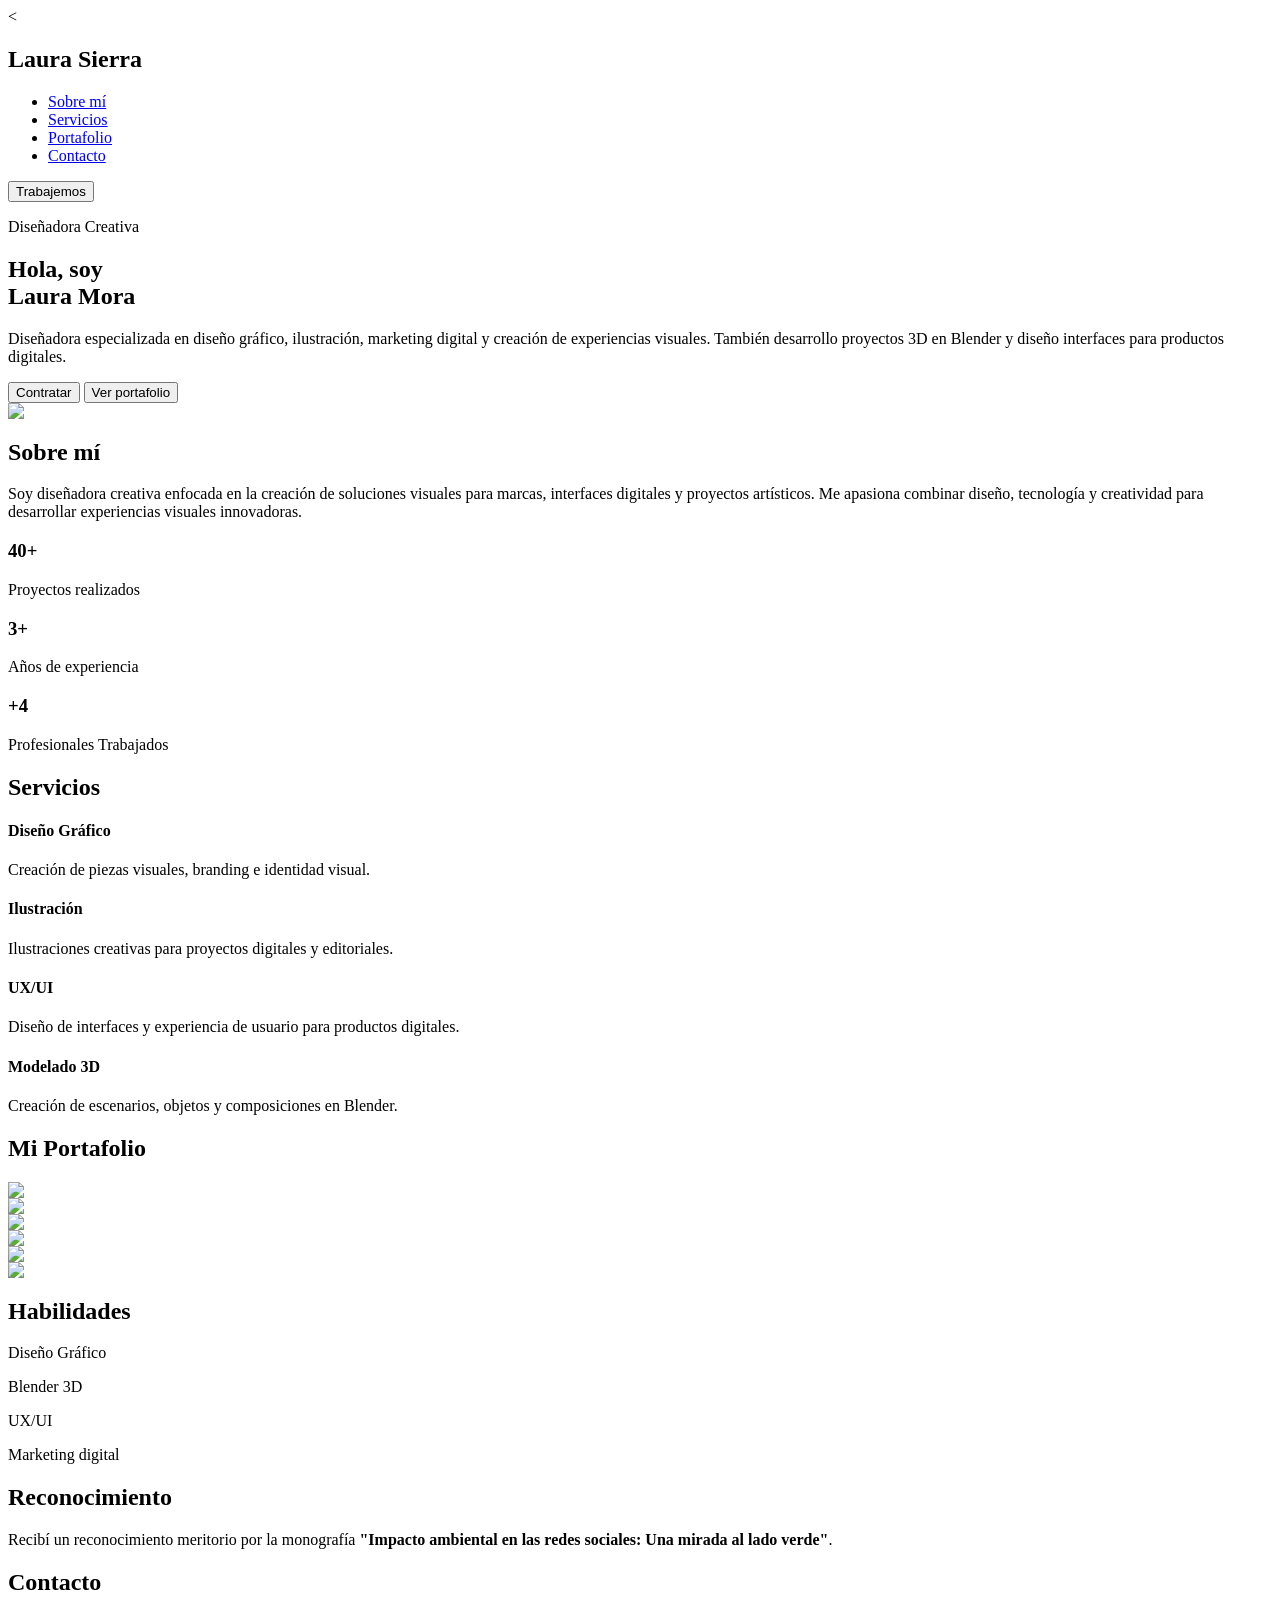
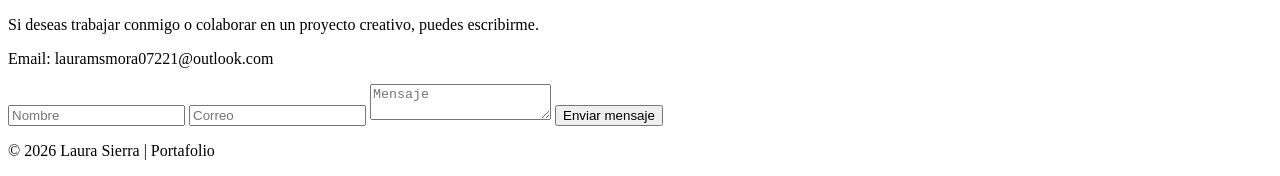
==== index.html @ 68c28b12 "Renombre el README e hice cambios en el index, about_me y tambien en el templete commit" ====
<<!DOCTYPE html>
<html lang="es">

<head>
<meta charset="UTF-8">
<meta name="viewport" content="width=device-width, initial-scale=1.0">

<title>Laura Sierra | Portafolio</title>

<link rel="stylesheet" href="home.css">

<link href="https://fonts.googleapis.com/css2?family=Poppins:wght@300;400;500;600;700&display=swap" rel="stylesheet">

</head>

<body>

<header class="container">

<nav>

<h2 class="logo">Laura Sierra</h2>

<ul>

<li><a href="#">Sobre mí</a></li>
<li><a href="#">Servicios</a></li>
<li><a href="#">Portafolio</a></li>
<li><a href="#">Contacto</a></li>

</ul>

<button class="nav-btn">Trabajemos</button>

</nav>

<section class="hero">

<div class="hero-text">

<p class="subtitle">Diseñadora Creativa</p>

<h1>
Hola, soy <br>
<span>Laura Mora</span>
</h1>

<p class="description">
Diseñadora especializada en diseño gráfico, ilustración, marketing digital
y creación de experiencias visuales. También desarrollo proyectos 3D en Blender
y diseño interfaces para productos digitales.
</p>

<div class="hero-buttons">

<button class="btn-dark">Contratar</button>
<button class="btn-light">Ver portafolio</button>

</div>

</div>

<div class="hero-image">

<img src="img/laura.png">

</div>

</section>

</header>

<section class="about">

<div class="container">

<h2>Sobre mí</h2>

<p class="about-text">
Soy diseñadora creativa enfocada en la creación de soluciones visuales para marcas,
interfaces digitales y proyectos artísticos. Me apasiona combinar diseño,
tecnología y creatividad para desarrollar experiencias visuales innovadoras.
</p>

<div class="stats">

<div>
<h3>40+</h3>
<p>Proyectos realizados</p>
</div>

<div>
<h3>3+</h3>
<p>Años de experiencia</p>
</div>

<div>
<h3>+4</h3>
<p>Profesionales Trabajados</p>
</div>

</div>

</div>

</section>

<section class="services container">

<h2>Servicios</h2>

<div class="services-grid">

<div class="service">
<h4>Diseño Gráfico</h4>
<p>Creación de piezas visuales, branding e identidad visual.</p>
</div>

<div class="service">
<h4>Ilustración</h4>
<p>Ilustraciones creativas para proyectos digitales y editoriales.</p>
</div>

<div class="service">
<h4>UX/UI</h4>
<p>Diseño de interfaces y experiencia de usuario para productos digitales.</p>
</div>

<div class="service">
<h4>Modelado 3D</h4>
<p>Creación de escenarios, objetos y composiciones en Blender.</p>
</div>

</div>

</section>

<section class="portfolio">

<div class="container">

<h2>Mi Portafolio</h2>

<div class="portfolio-grid">

<div class="project">
<img src="img/proyecto1.jpg">
</div>

<div class="project">
<img src="img/proyecto2.jpg">
</div>

<div class="project">
<img src="img/proyecto3.jpg">
</div>

<div class="project">
<img src="img/proyecto4.jpg">
</div>

<div class="project">
<img src="img/proyecto5.jpg">
</div>

<div class="project">
<img src="img/proyecto6.jpg">
</div>

</div>

</div>

</section>

<section class="skills container">

<h2>Habilidades</h2>

<div class="skill">

<p>Diseño Gráfico</p>
<div class="bar"><span style="width:90%"></span></div>

</div>

<div class="skill">

<p>Blender 3D</p>
<div class="bar"><span style="width:80%"></span></div>

</div>

<div class="skill">

<p>UX/UI</p>
<div class="bar"><span style="width:75%"></span></div>

</div>

<div class="skill">

<p>Marketing digital</p>
<div class="bar"><span style="width:70%"></span></div>

</div>

</section>

<section class="testimonials">

<h2>Reconocimiento</h2>

<p class="testimonial-text">
Recibí un reconocimiento meritorio por la monografía
<strong>"Impacto ambiental en las redes sociales: Una mirada al lado verde"</strong>.
</p>

</section>

<section class="contact">

<div class="container contact-grid">

<div class="contact-info">

<h2>Contacto</h2>

<p>Si deseas trabajar conmigo o colaborar en un proyecto creativo,
puedes escribirme.</p>

<p>Email: lauramsmora07221@outlook.com</p>

</div>

<form>

<input type="text" placeholder="Nombre">

<input type="email" placeholder="Correo">

<textarea placeholder="Mensaje"></textarea>

<button>Enviar mensaje</button>

</form>

</div>

</section>

<footer>

<p>© 2026 Laura Sierra | Portafolio</p>

</footer>

</body>
</html>
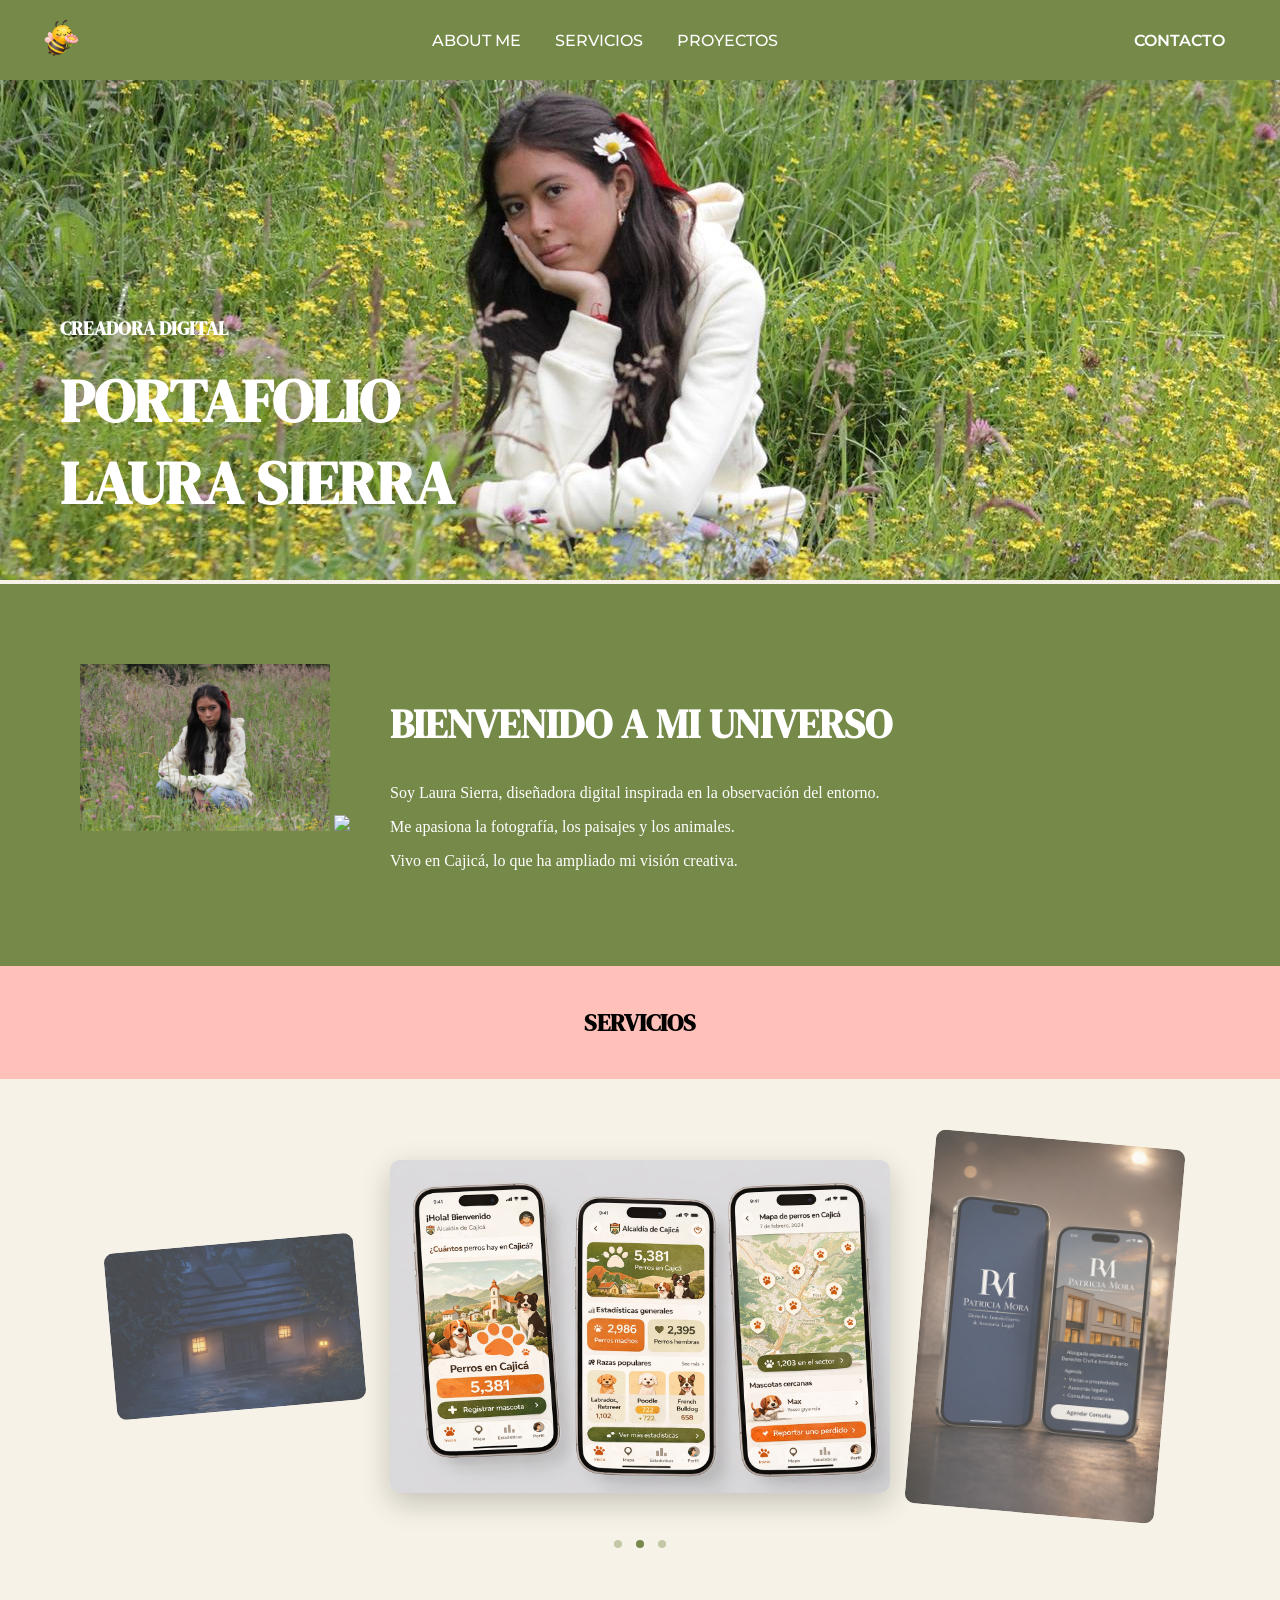
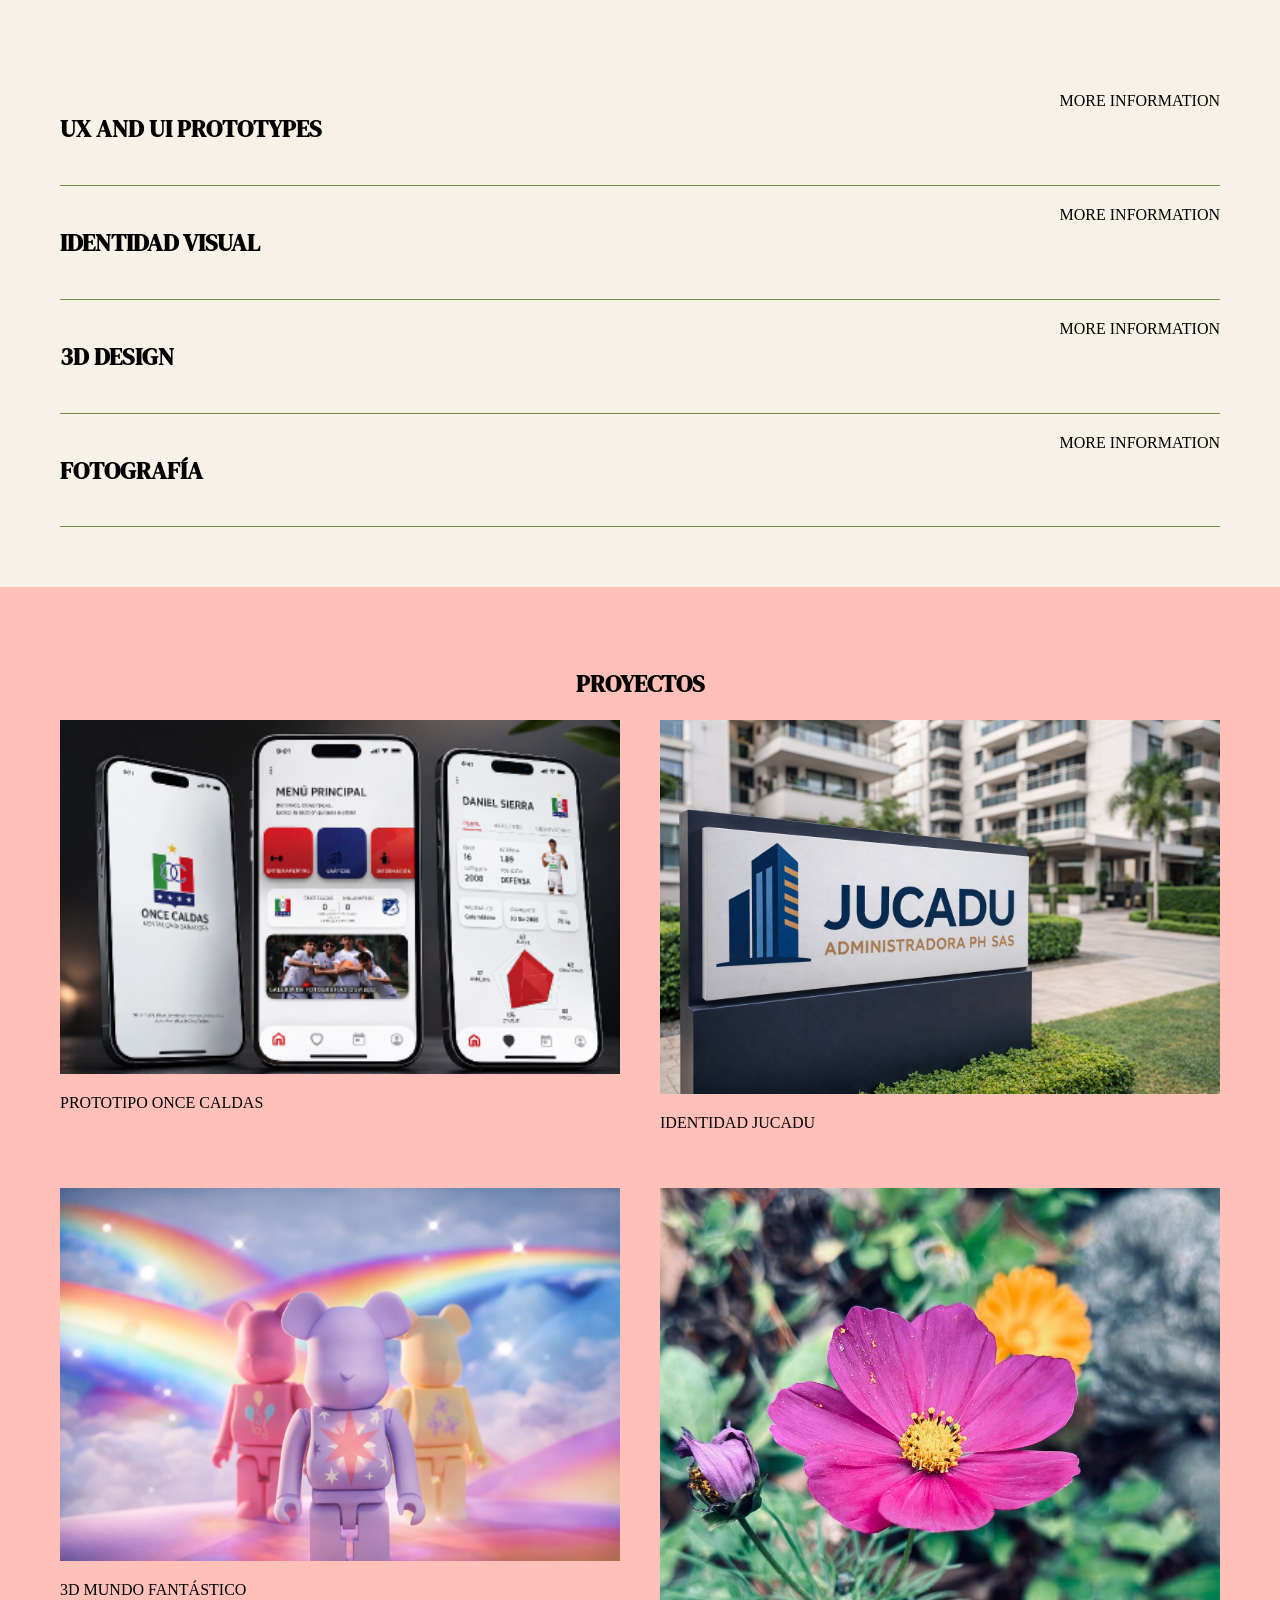
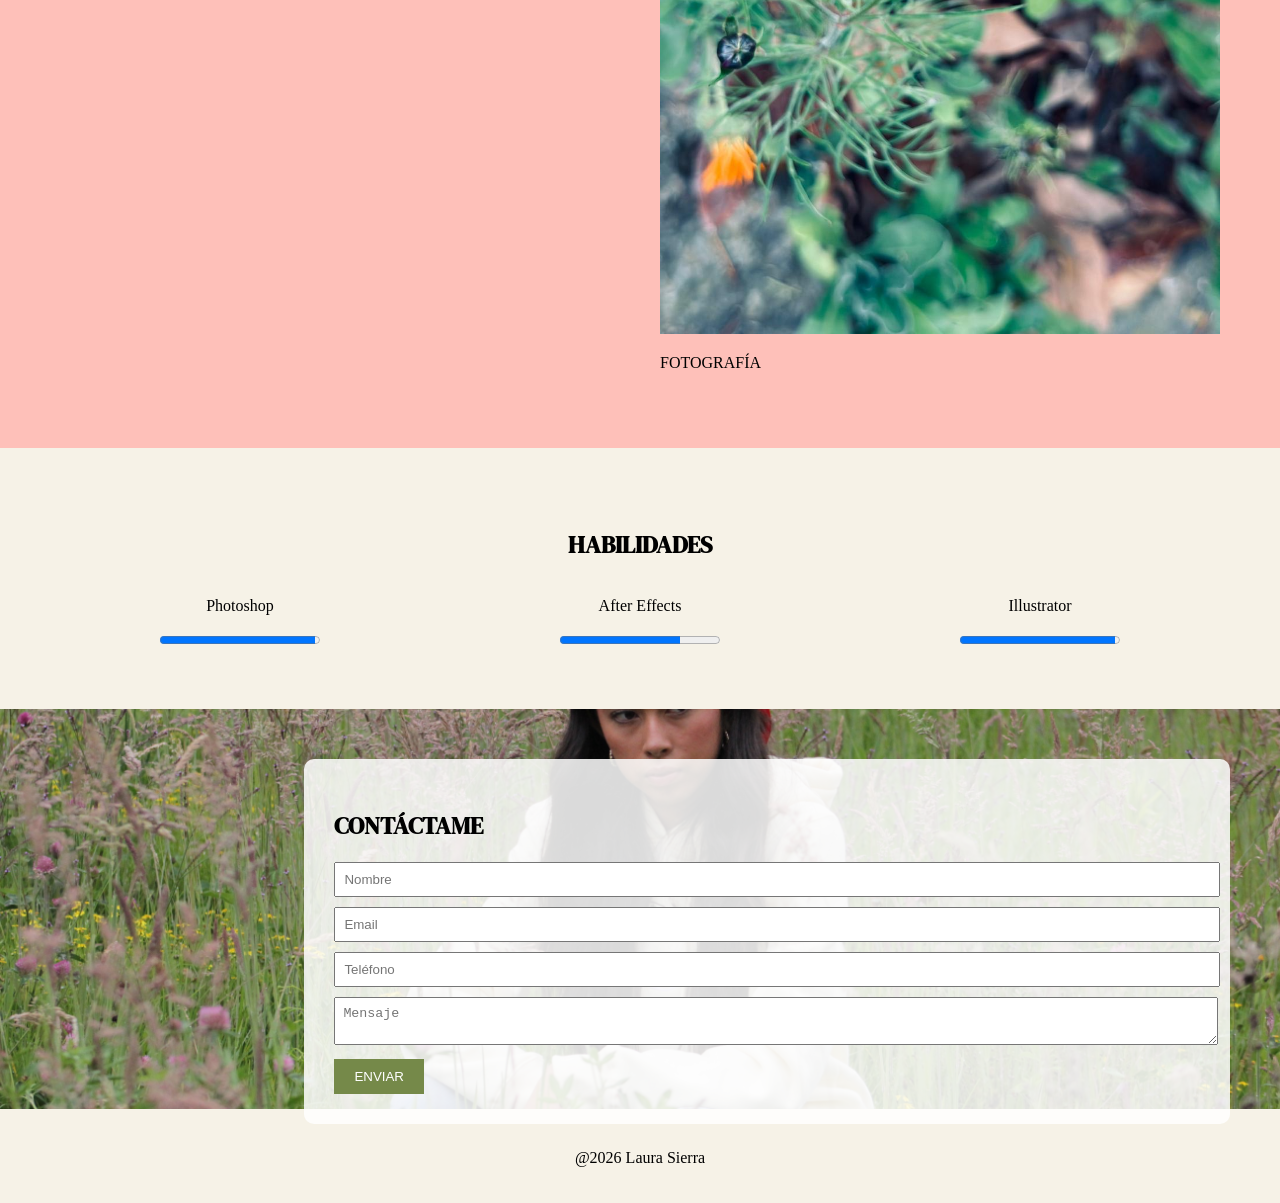
==== commit 88811433: "Cambie mas cosas en el about_me y index pero tambien cambie cosas en los css commit" ====
--- a/index.html
+++ b/index.html
@@ -1,258 +1,344 @@
-<<!DOCTYPE html>
+<!DOCTYPE html>
 <html lang="es">
-
 <head>
 <meta charset="UTF-8">
 <meta name="viewport" content="width=device-width, initial-scale=1.0">
-
-<title>Laura Sierra | Portafolio</title>
-
-<link rel="stylesheet" href="home.css">
-
-<link href="https://fonts.googleapis.com/css2?family=Poppins:wght@300;400;500;600;700&display=swap" rel="stylesheet">
+<link href="https://fonts.googleapis.com/css2?family=DM+Serif+Display&family=Montserrat:wght@300;400;600&display=swap" rel="stylesheet">
+<title>Portafolio Laura Sierra</title>
+
+<style>
+ html{
+    scroll-behavior: smooth;
+}
+body{
+    font-family: 'Montserrat', sans-serif;
+}
+
+h1, h2, h3{
+    font-family: 'DM Serif Display', serif;
+}
+
+body{
+    margin:0;
+    font-family: 'Georgia', serif;
+    background:#F6F2E7;
+    color:#000;
+}
+nav a{
+    font-family: 'Montserrat', sans-serif;
+    font-weight: 500;
+}
+
+.btn-contacto{
+    font-family: 'Montserrat', sans-serif;
+    font-weight: 600;
+}
+nav{
+    background:#758949;
+    display:flex;
+    justify-content:space-between;
+    align-items:center;
+    padding:15px 40px;
+}
+nav a{
+    color:white;
+    text-decoration:none;
+    margin:0 15px;
+}
+nav a{
+    .btn-contacto{
+    background:#F6F2E7;
+    color:#000;
+    padding:10px 25px;
+    border-radius:20px;
+    text-decoration:none;
+    font-weight:bold;
+    transition:0.3s;
+}
+
+.btn-contacto:hover{
+    background:#000;
+    color:#F6F2E7;
+}
+}
+
+.hero{
+    position:relative;
+}
+.hero img{
+    width:100%;
+    height:500px;
+    object-fit:cover;
+}
+.hero-text{
+    position:absolute;
+    bottom:60px;
+    left:60px;
+    color:white;
+}
+.hero-text h1{
+    font-size:60px;
+    margin:0;
+}
+
+
+.about{
+    background:#758949;
+    color:white;
+    display:flex;
+    gap:40px;
+    padding:80px;
+}
+.about img{
+    width:250px;
+    margin-bottom:20px;
+}
+.about-text h2{
+    font-size:40px;
+}
+
+.servicios-title{
+    background:#FEC0B9;
+    text-align:center;
+    padding:20px;
+}
+.servicios{
+    padding:60px;
+}
+.servicio{
+    display:flex;
+    justify-content:space-between;
+    border-bottom:1px solid #758949;
+    padding:20px 0;
+}
+.slider{
+  text-align:center;
+  margin:60px 0;
+}
+
+.slides{
+  display:flex;
+  justify-content:center;
+  align-items:center;
+  gap:30px;
+}
+
+.slides img{
+  border-radius:10px;
+  transition:0.3s ease;
+}
+
+.slides .active{
+  width:500px;
+  z-index:2;
+  box-shadow:0 10px 30px rgba(0,0,0,0.2);
+}
+
+.slides .side{
+  width:250px;
+  opacity:0.7;
+  transform:rotate(-5deg);
+}
+
+.slides .right{
+  transform:rotate(5deg);
+}
+
+.dots{
+  margin-top:20px;
+}
+
+.dots span{
+  display:inline-block;
+  width:8px;
+  height:8px;
+  background:#758949;
+  border-radius:50%;
+  margin:0 5px;
+  opacity:0.4;
+}
+
+.dots .active-dot{
+  opacity:1;
+}
+
+.proyectos{
+    background:#FEC0B9;
+    padding:60px;
+}
+.grid{
+    display:grid;
+    grid-template-columns:1fr 1fr;
+    gap:40px;
+}
+.grid img{
+    width:100%;
+}
+
+.habilidades{
+    padding:60px;
+    text-align:center;
+}
+.skills{
+    display:grid;
+    grid-template-columns:repeat(3,1fr);
+    gap:40px;
+}
+
+.contacto{
+    position:relative;
+}
+.contacto img{
+    width:100%;
+    height:400px;
+    object-fit:cover;
+}
+.form{
+    position:absolute;
+    right:50px;
+    top:50px;
+    background:rgba(255,255,255,0.85);
+    padding:30px;
+    border-radius:10px;
+}
+input, textarea{
+    width:100%;
+    margin-bottom:10px;
+    padding:8px;
+}
+button{
+    background:#758949;
+    color:white;
+    border:none;
+    padding:10px 20px;
+}
+
+footer{
+    text-align:center;
+    padding:20px;
+}
+</style>
 
 </head>
 
 <body>
-
-<header class="container">
-
 <nav>
-
-<h2 class="logo">Laura Sierra</h2>
-
-<ul>
-
-<li><a href="#">Sobre mí</a></li>
-<li><a href="#">Servicios</a></li>
-<li><a href="#">Portafolio</a></li>
-<li><a href="#">Contacto</a></li>
-
-</ul>
-
-<button class="nav-btn">Trabajemos</button>
-
+    <img src="multimedia/img/img/ABEJITA.png" width="50">
+    <div>
+        <a href="about_me.html">ABOUT ME</a>
+        <a href="#servicios">SERVICIOS</a>
+        <a href="#proyectos">PROYECTOS</a>
+    </div>
+    <a href="#contacto" class="btn-contacto">CONTACTO</a>
 </nav>
 
 <section class="hero">
-
-<div class="hero-text">
-
-<p class="subtitle">Diseñadora Creativa</p>
-
-<h1>
-Hola, soy <br>
-<span>Laura Mora</span>
-</h1>
-
-<p class="description">
-Diseñadora especializada en diseño gráfico, ilustración, marketing digital
-y creación de experiencias visuales. También desarrollo proyectos 3D en Blender
-y diseño interfaces para productos digitales.
-</p>
-
-<div class="hero-buttons">
-
-<button class="btn-dark">Contratar</button>
-<button class="btn-light">Ver portafolio</button>
-
+    <img src="multimedia/img/img/MI-IMAGEN.jpeg">
+    <div class="hero-text">
+        <h3>CREADORA DIGITAL</h3>
+        <h1>PORTAFOLIO<br>LAURA SIERRA</h1>
+    </div>
+</section>
+
+<section class="about" id="about">
+    <div>
+        <img src="multimedia/img/img/imagen3.jpeg">
+        <img src="multimedia/img/img/about2.jpeg">
+    </div>
+    <div class="about-text">
+        <h2>BIENVENIDO A MI UNIVERSO</h2>
+        <p>Soy Laura Sierra, diseñadora digital inspirada en la observación del entorno.</p>
+        <p>Me apasiona la fotografía, los paisajes y los animales.</p>
+        <p>Vivo en Cajicá, lo que ha ampliado mi visión creativa.</p>
+    </div>
+</section>
+
+<div class="servicios-title">
+    <h2>SERVICIOS</h2>
+    
 </div>
+<div class="slider">
+
+  <div class="slides">
+    <img src="multimedia/img/img/imagenizquierda.png" class="side left">
+    <img src="multimedia/img/img/imagencentro.png" class="active">
+    <img src="multimedia/img/img/imagenderecha.png" class="side right">
+  </div>
+
+  <div class="dots">
+    <span></span>
+    <span class="active-dot"></span>
+    <span></span>
+  </div>
 
 </div>
-
-<div class="hero-image">
-
-<img src="img/laura.png">
-
-</div>
-
-</section>
-
-</header>
-
-<section class="about">
-
-<div class="container">
-
-<h2>Sobre mí</h2>
-
-<p class="about-text">
-Soy diseñadora creativa enfocada en la creación de soluciones visuales para marcas,
-interfaces digitales y proyectos artísticos. Me apasiona combinar diseño,
-tecnología y creatividad para desarrollar experiencias visuales innovadoras.
-</p>
-
-<div class="stats">
-
-<div>
-<h3>40+</h3>
-<p>Proyectos realizados</p>
-</div>
-
-<div>
-<h3>3+</h3>
-<p>Años de experiencia</p>
-</div>
-
-<div>
-<h3>+4</h3>
-<p>Profesionales Trabajados</p>
-</div>
-
-</div>
-
-</div>
-
-</section>
-
-<section class="services container">
-
-<h2>Servicios</h2>
-
-<div class="services-grid">
-
-<div class="service">
-<h4>Diseño Gráfico</h4>
-<p>Creación de piezas visuales, branding e identidad visual.</p>
-</div>
-
-<div class="service">
-<h4>Ilustración</h4>
-<p>Ilustraciones creativas para proyectos digitales y editoriales.</p>
-</div>
-
-<div class="service">
-<h4>UX/UI</h4>
-<p>Diseño de interfaces y experiencia de usuario para productos digitales.</p>
-</div>
-
-<div class="service">
-<h4>Modelado 3D</h4>
-<p>Creación de escenarios, objetos y composiciones en Blender.</p>
-</div>
-
-</div>
-
-</section>
-
-<section class="portfolio">
-
-<div class="container">
-
-<h2>Mi Portafolio</h2>
-
-<div class="portfolio-grid">
-
-<div class="project">
-<img src="img/proyecto1.jpg">
-</div>
-
-<div class="project">
-<img src="img/proyecto2.jpg">
-</div>
-
-<div class="project">
-<img src="img/proyecto3.jpg">
-</div>
-
-<div class="project">
-<img src="img/proyecto4.jpg">
-</div>
-
-<div class="project">
-<img src="img/proyecto5.jpg">
-</div>
-
-<div class="project">
-<img src="img/proyecto6.jpg">
-</div>
-
-</div>
-
-</div>
-
-</section>
-
-<section class="skills container">
-
-<h2>Habilidades</h2>
-
-<div class="skill">
-
-<p>Diseño Gráfico</p>
-<div class="bar"><span style="width:90%"></span></div>
-
-</div>
-
-<div class="skill">
-
-<p>Blender 3D</p>
-<div class="bar"><span style="width:80%"></span></div>
-
-</div>
-
-<div class="skill">
-
-<p>UX/UI</p>
-<div class="bar"><span style="width:75%"></span></div>
-
-</div>
-
-<div class="skill">
-
-<p>Marketing digital</p>
-<div class="bar"><span style="width:70%"></span></div>
-
-</div>
-
-</section>
-
-<section class="testimonials">
-
-<h2>Reconocimiento</h2>
-
-<p class="testimonial-text">
-Recibí un reconocimiento meritorio por la monografía
-<strong>"Impacto ambiental en las redes sociales: Una mirada al lado verde"</strong>.
-</p>
-
-</section>
-
-<section class="contact">
-
-<div class="container contact-grid">
-
-<div class="contact-info">
-
-<h2>Contacto</h2>
-
-<p>Si deseas trabajar conmigo o colaborar en un proyecto creativo,
-puedes escribirme.</p>
-
-<p>Email: lauramsmora07221@outlook.com</p>
-
-</div>
-
-<form>
-
-<input type="text" placeholder="Nombre">
-
-<input type="email" placeholder="Correo">
-
-<textarea placeholder="Mensaje"></textarea>
-
-<button>Enviar mensaje</button>
-
-</form>
-
-</div>
-
+<section class="servicios" id="servicios">
+    <div class="servicio">
+        <h2>UX AND UI PROTOTYPES</h2>
+        <span>MORE INFORMATION</span>
+    </div>
+    <div class="servicio">
+        <h2>IDENTIDAD VISUAL</h2>
+        <span>MORE INFORMATION</span>
+    </div>
+    <div class="servicio">
+        <h2>3D DESIGN</h2>
+        <span>MORE INFORMATION</span>
+    </div>
+    <div class="servicio">
+        <h2>FOTOGRAFÍA</h2>
+        <span>MORE INFORMATION</span>
+    </div>
+</section>
+
+<section class="proyectos" id="proyectos">
+    <h2 style="text-align:center;">PROYECTOS</h2>
+
+    <div class="grid">
+        <div>
+            <img src="multimedia/img/img/proyecto1.png">
+            <p>PROTOTIPO ONCE CALDAS</p>
+        </div>
+        <div>
+            <img src="multimedia/img/img/proyecto2.jpeg">
+            <p>IDENTIDAD JUCADU</p>
+        </div>
+        <div>
+            <img src="multimedia/img/img/proyecto3.png">
+            <p>3D MUNDO FANTÁSTICO</p>
+        </div>
+        <div>
+            <img src="multimedia/img/img/proyecto4.jpeg">
+            <p>FOTOGRAFÍA</p>
+        </div>
+    </div>
+</section>
+
+<section class="habilidades">
+    <h2>HABILIDADES</h2>
+
+    <div class="skills">
+        <div><p>Photoshop</p><progress value="97" max="100"></progress></div>
+        <div><p>After Effects</p><progress value="75" max="100"></progress></div>
+        <div><p>Illustrator</p><progress value="97" max="100"></progress></div>
+    </div>
+</section>
+
+<section class="contacto">
+    <img src="multimedia/img/img/imagen3.jpeg">
+
+    <div class="form">
+        <h2>CONTÁCTAME</h2>
+        <input placeholder="Nombre">
+        <input placeholder="Email">
+        <input placeholder="Teléfono">
+        <textarea placeholder="Mensaje"></textarea>
+        <button>ENVIAR</button>
+    </div>
 </section>
 
 <footer>
-
-<p>© 2026 Laura Sierra | Portafolio</p>
-
+    <p> @2026 Laura Sierra</p>
 </footer>
 
 </body>
